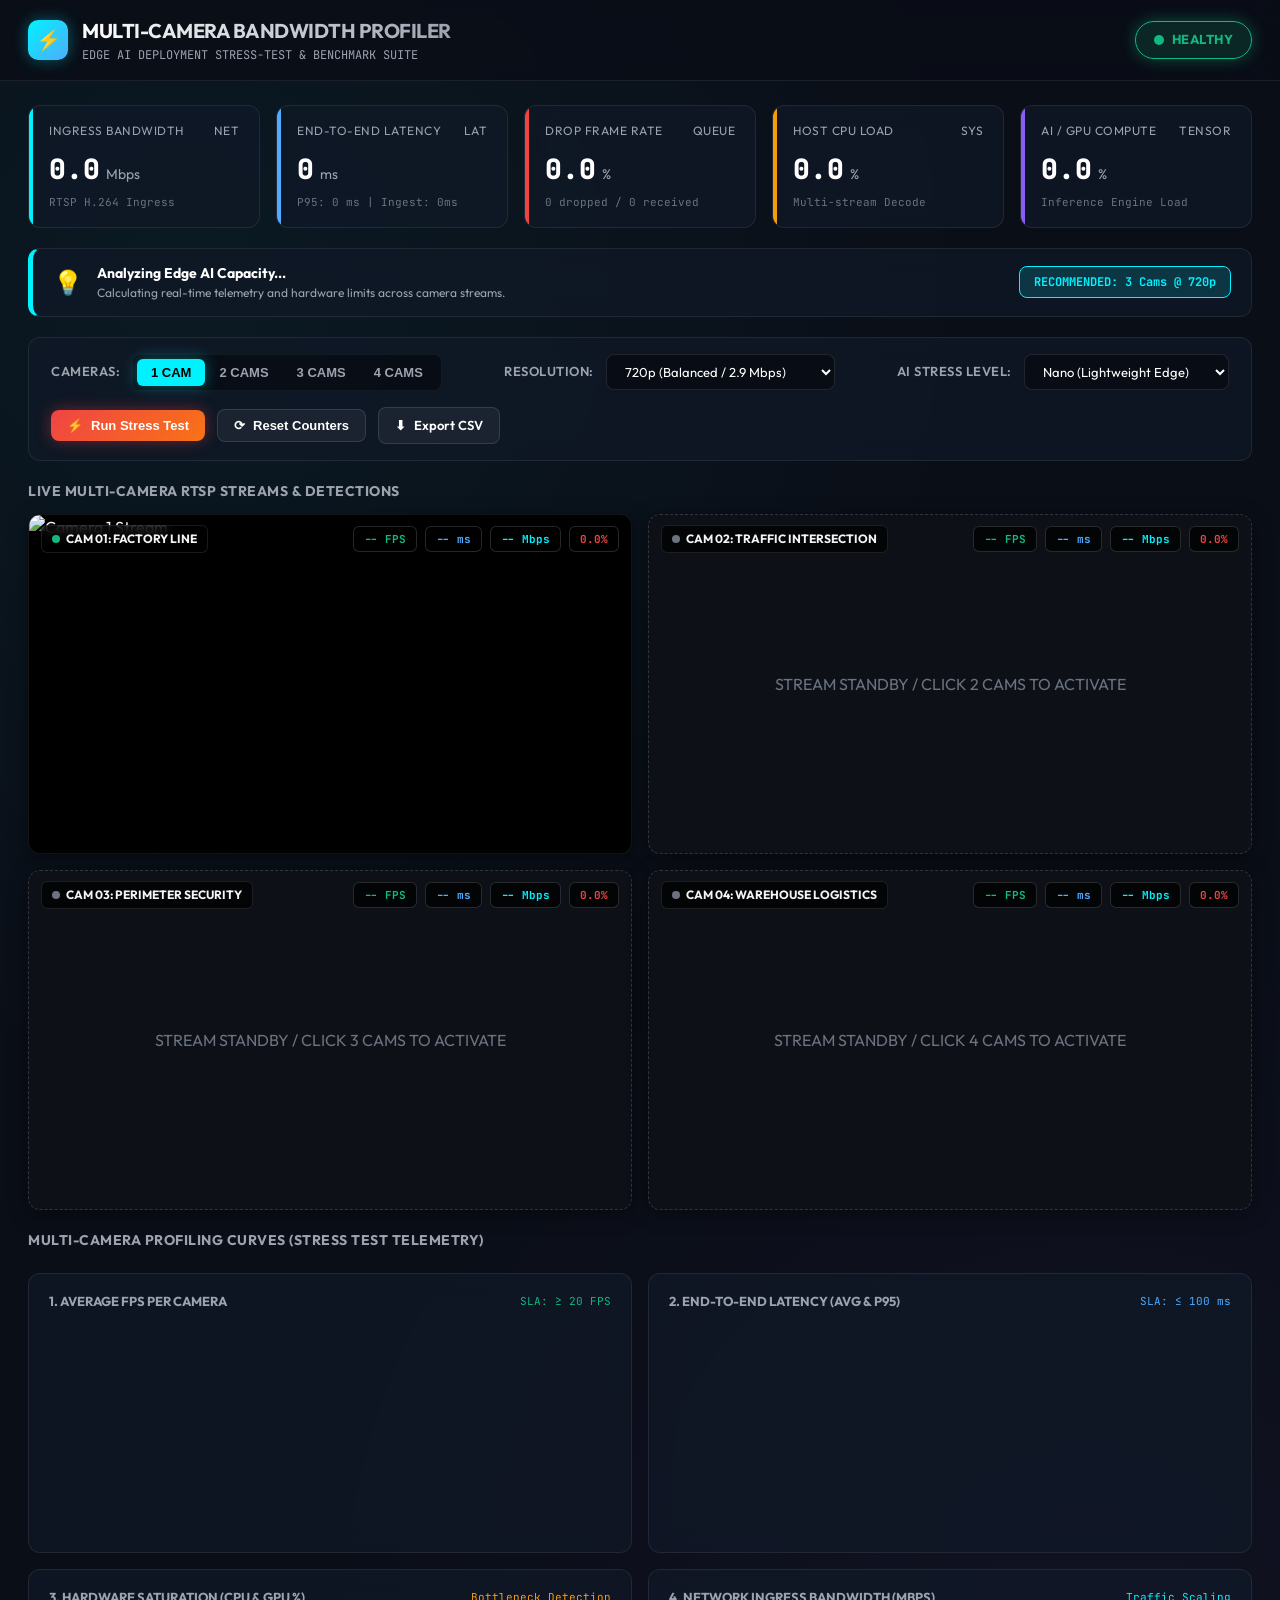
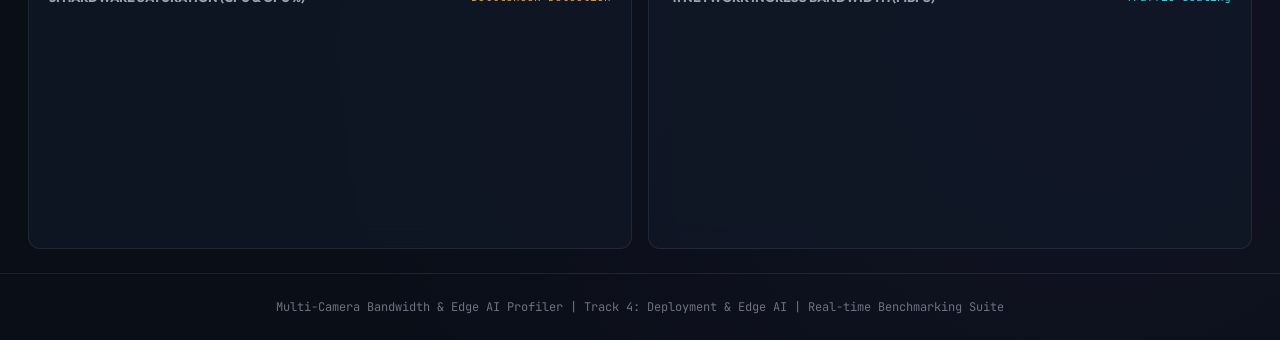
==== static/index.html @ 2b3f0446 "feat: Complete Edge AI Multi-Camera Profiler with Bounded Queue & Realtime Telemetry" ====
<!DOCTYPE html>
<html lang="en">
<head>
  <meta charset="UTF-8">
  <meta name="viewport" content="width=device-width, initial-scale=1.0">
  <title>Edge AI Multi-Camera Bandwidth & Performance Profiler</title>
  <link rel="preconnect" href="https://fonts.googleapis.com">
  <link rel="preconnect" href="https://fonts.gstatic.com" crossorigin>
  <link href="https://fonts.googleapis.com/css2?family=JetBrains+Mono:wght@400;600;700&family=Outfit:wght@400;600;700;800&display=swap" rel="stylesheet">
  <script src="https://cdn.jsdelivr.net/npm/chart.js"></script>
  <link rel="stylesheet" href="/static/css/style.css">
</head>
<body>
  <header class="header">
    <div class="logo-group">
      <div class="logo-badge">⚡</div>
      <div class="title-box">
        <h1>MULTI-CAMERA BANDWIDTH PROFILER</h1>
        <p>EDGE AI DEPLOYMENT STRESS-TEST & BENCHMARK SUITE</p>
      </div>
    </div>
    <div class="header-status-group">
      <div id="system-status" class="system-status-pill status-healthy">
        <span class="status-dot"></span>
        <span id="status-text">HEALTHY</span>
      </div>
    </div>
  </header>

  <main class="main-content">
    <section class="metrics-hud">
      <div class="metric-card glass c-bandwidth">
        <div class="metric-label"><span>Ingress Bandwidth</span><span>NET</span></div>
        <div class="metric-value-box">
          <span id="metric-bandwidth" class="metric-number">0.0</span>
          <span class="metric-unit">Mbps</span>
        </div>
        <div class="metric-sub" id="metric-bw-sub">RTSP H.264 Ingress</div>
      </div>

      <div class="metric-card glass c-latency">
        <div class="metric-label"><span>End-to-End Latency</span><span>LAT</span></div>
        <div class="metric-value-box">
          <span id="metric-latency" class="metric-number">0</span>
          <span class="metric-unit">ms</span>
        </div>
        <div class="metric-sub" id="metric-lat-sub">P95: 0 ms | Ingest: 0ms</div>
      </div>

      <div class="metric-card glass c-drop">
        <div class="metric-label"><span>Drop Frame Rate</span><span>QUEUE</span></div>
        <div class="metric-value-box">
          <span id="metric-drop" class="metric-number">0.0</span>
          <span class="metric-unit">%</span>
        </div>
        <div class="metric-sub" id="metric-drop-sub">0 dropped / 0 received</div>
      </div>

      <div class="metric-card glass c-cpu">
        <div class="metric-label"><span>Host CPU Load</span><span>SYS</span></div>
        <div class="metric-value-box">
          <span id="metric-cpu" class="metric-number">0.0</span>
          <span class="metric-unit">%</span>
        </div>
        <div class="metric-sub" id="metric-cpu-sub">Multi-stream Decode</div>
      </div>

      <div class="metric-card glass c-gpu">
        <div class="metric-label"><span>AI / GPU Compute</span><span>TENSOR</span></div>
        <div class="metric-value-box">
          <span id="metric-gpu" class="metric-number">0.0</span>
          <span class="metric-unit">%</span>
        </div>
        <div class="metric-sub" id="metric-gpu-sub">Inference Engine Load</div>
      </div>
    </section>

    <section class="recommendation-banner glass" id="recommendation-box">
      <div class="rec-left">
        <div class="rec-icon" id="rec-icon">💡</div>
        <div>
          <div class="rec-title" id="rec-title">Analyzing Edge AI Capacity...</div>
          <div class="rec-desc" id="rec-desc">Calculating real-time telemetry and hardware limits across camera streams.</div>
        </div>
      </div>
      <div class="rec-tag" id="rec-tag">RECOMMENDED: 3 Cams @ 720p</div>
    </section>

    <section class="controls-bar glass">
      <div class="control-group">
        <span class="control-label">Cameras:</span>
        <div class="btn-toggle-group" id="camera-selector">
          <button class="btn-toggle active" data-cams="1">1 CAM</button>
          <button class="btn-toggle" data-cams="2">2 CAMS</button>
          <button class="btn-toggle" data-cams="3">3 CAMS</button>
          <button class="btn-toggle" data-cams="4">4 CAMS</button>
        </div>
      </div>

      <div class="control-group">
        <span class="control-label">Resolution:</span>
        <select id="resolution-select" class="select-custom">
          <option value="360p">360p (Lightweight / 0.8 Mbps)</option>
          <option value="720p" selected>720p (Balanced / 2.9 Mbps)</option>
          <option value="1080p">1080p (High-Res / 6.2 Mbps)</option>
        </select>
      </div>

      <div class="control-group">
        <span class="control-label">AI Stress Level:</span>
        <select id="model-select" class="select-custom">
          <option value="nano" selected>Nano (Lightweight Edge)</option>
          <option value="small">Small (Standard YOLO)</option>
          <option value="medium">Medium (Heavy Workload)</option>
        </select>
      </div>

      <div class="control-group">
        <button id="btn-stress-test" class="btn-action btn-stress">
          <span id="stress-btn-icon">⚡</span>
          <span id="stress-btn-text">Run Stress Test</span>
        </button>
        <button id="btn-reset" class="btn-action">
          <span>⟳</span>
          <span>Reset Counters</span>
        </button>
        <a href="/api/export_csv" class="btn-action" download="edge_ai_benchmarks.csv" style="text-decoration: none;">
          <span>⬇</span>
          <span>Export CSV</span>
        </a>
      </div>
    </section>

    <section class="camera-grid-section">
      <div class="section-title">LIVE MULTI-CAMERA RTSP STREAMS & DETECTIONS</div>
      <div class="camera-grid" id="camera-grid">
        <div class="cam-tile" id="cam-card-1">
          <div class="cam-header">
            <div class="cam-title-badge">
              <span class="status-dot" style="background:#10b981; width:8px; height:8px;"></span>
              <span>CAM 01: FACTORY LINE</span>
            </div>
            <div class="cam-badges-right">
              <span class="badge-pill badge-fps" id="cam1-fps">-- FPS</span>
              <span class="badge-pill badge-lat" id="cam1-lat">-- ms</span>
              <span class="badge-pill badge-bw" id="cam1-bw">-- Mbps</span>
              <span class="badge-pill badge-drop" id="cam1-drop">0.0%</span>
            </div>
          </div>
          <img class="cam-video-frame" id="cam1-video" src="/video_feed/1" alt="Camera 1 Stream">
        </div>

        <div class="cam-tile offline" id="cam-card-2">
          <div class="cam-header">
            <div class="cam-title-badge">
              <span class="status-dot" style="background:#6b7280; width:8px; height:8px;"></span>
              <span>CAM 02: TRAFFIC INTERSECTION</span>
            </div>
            <div class="cam-badges-right">
              <span class="badge-pill badge-fps" id="cam2-fps">-- FPS</span>
              <span class="badge-pill badge-lat" id="cam2-lat">-- ms</span>
              <span class="badge-pill badge-bw" id="cam2-bw">-- Mbps</span>
              <span class="badge-pill badge-drop" id="cam2-drop">0.0%</span>
            </div>
          </div>
          <img class="cam-video-frame" id="cam2-video" style="display:none;" alt="Camera 2 Stream">
          <div class="offline-message" id="cam2-offline">STREAM STANDBY / CLICK 2 CAMS TO ACTIVATE</div>
        </div>

        <div class="cam-tile offline" id="cam-card-3">
          <div class="cam-header">
            <div class="cam-title-badge">
              <span class="status-dot" style="background:#6b7280; width:8px; height:8px;"></span>
              <span>CAM 03: PERIMETER SECURITY</span>
            </div>
            <div class="cam-badges-right">
              <span class="badge-pill badge-fps" id="cam3-fps">-- FPS</span>
              <span class="badge-pill badge-lat" id="cam3-lat">-- ms</span>
              <span class="badge-pill badge-bw" id="cam3-bw">-- Mbps</span>
              <span class="badge-pill badge-drop" id="cam3-drop">0.0%</span>
            </div>
          </div>
          <img class="cam-video-frame" id="cam3-video" style="display:none;" alt="Camera 3 Stream">
          <div class="offline-message" id="cam3-offline">STREAM STANDBY / CLICK 3 CAMS TO ACTIVATE</div>
        </div>

        <div class="cam-tile offline" id="cam-card-4">
          <div class="cam-header">
            <div class="cam-title-badge">
              <span class="status-dot" style="background:#6b7280; width:8px; height:8px;"></span>
              <span>CAM 04: WAREHOUSE LOGISTICS</span>
            </div>
            <div class="cam-badges-right">
              <span class="badge-pill badge-fps" id="cam4-fps">-- FPS</span>
              <span class="badge-pill badge-lat" id="cam4-lat">-- ms</span>
              <span class="badge-pill badge-bw" id="cam4-bw">-- Mbps</span>
              <span class="badge-pill badge-drop" id="cam4-drop">0.0%</span>
            </div>
          </div>
          <img class="cam-video-frame" id="cam4-video" style="display:none;" alt="Camera 4 Stream">
          <div class="offline-message" id="cam4-offline">STREAM STANDBY / CLICK 4 CAMS TO ACTIVATE</div>
        </div>
      </div>
    </section>

    <section class="camera-grid-section">
      <div class="section-title">MULTI-CAMERA PROFILING CURVES (STRESS TEST TELEMETRY)</div>
      <div class="charts-grid">
        <div class="chart-card glass">
          <div class="chart-header">
            <span class="chart-title">1. Average FPS per Camera</span>
            <span style="font-size:11px; color:#10b981; font-family:var(--font-mono);">SLA: ≥ 20 FPS</span>
          </div>
          <div class="chart-canvas-wrapper"><canvas id="chart-fps"></canvas></div>
        </div>

        <div class="chart-card glass">
          <div class="chart-header">
            <span class="chart-title">2. End-to-End Latency (Avg & P95)</span>
            <span style="font-size:11px; color:#4facfe; font-family:var(--font-mono);">SLA: ≤ 100 ms</span>
          </div>
          <div class="chart-canvas-wrapper"><canvas id="chart-latency"></canvas></div>
        </div>

        <div class="chart-card glass">
          <div class="chart-header">
            <span class="chart-title">3. Hardware Saturation (CPU & GPU %)</span>
            <span style="font-size:11px; color:#f59e0b; font-family:var(--font-mono);">Bottleneck Detection</span>
          </div>
          <div class="chart-canvas-wrapper"><canvas id="chart-hardware"></canvas></div>
        </div>

        <div class="chart-card glass">
          <div class="chart-header">
            <span class="chart-title">4. Network Ingress Bandwidth (Mbps)</span>
            <span style="font-size:11px; color:#00f2fe; font-family:var(--font-mono);">Traffic Scaling</span>
          </div>
          <div class="chart-canvas-wrapper"><canvas id="chart-bandwidth"></canvas></div>
        </div>
      </div>
    </section>
  </main>

  <footer class="footer">
    Multi-Camera Bandwidth & Edge AI Profiler | Track 4: Deployment & Edge AI | Real-time Benchmarking Suite
  </footer>
  <script src="/static/js/app.js"></script>
</body>
</html>
---- static/css/style.css ----
/* Edge AI Multi-Camera Profiler - Modern Cyberpunk / Dark Glassmorphism */
:root {
  --bg-primary: #0a0e17;
  --bg-secondary: #111827;
  --bg-card: rgba(17, 24, 39, 0.75);
  --border-card: rgba(255, 255, 255, 0.08);
  --border-glow: rgba(0, 242, 254, 0.25);
  --text-main: #f3f4f6;
  --text-muted: #9ca3af;
  --text-dim: #6b7280;
  --accent-cyan: #00f2fe;
  --accent-blue: #4facfe;
  --accent-emerald: #10b981;
  --accent-amber: #f59e0b;
  --accent-crimson: #ef4444;
  --accent-purple: #8b5cf6;
  --glow-emerald: 0 0 15px rgba(16, 185, 129, 0.4);
  --glow-amber: 0 0 15px rgba(245, 158, 11, 0.4);
  --glow-crimson: 0 0 20px rgba(239, 68, 68, 0.6);
  --glow-cyan: 0 0 15px rgba(0, 242, 254, 0.35);
  --font-heading: 'Outfit', -apple-system, BlinkMacSystemFont, sans-serif;
  --font-mono: 'JetBrains Mono', 'Fira Code', monospace;
  --transition: all 0.25s cubic-bezier(0.4, 0, 0.2, 1);
}
* { margin: 0; padding: 0; box-sizing: border-box; }
body {
  background-color: var(--bg-primary);
  color: var(--text-main);
  font-family: var(--font-heading);
  min-height: 100vh;
  background-image: 
    radial-gradient(circle at 15% 15%, rgba(0, 242, 254, 0.05) 0%, transparent 40%),
    radial-gradient(circle at 85% 85%, rgba(139, 92, 246, 0.05) 0%, transparent 40%);
  overflow-x: hidden;
  line-height: 1.5;
}
.glass {
  background: var(--bg-card);
  backdrop-filter: blur(12px);
  -webkit-backdrop-filter: blur(12px);
  border: 1px solid var(--border-card);
  border-radius: 12px;
}
.header {
  display: flex;
  justify-content: space-between;
  align-items: center;
  padding: 16px 28px;
  background: rgba(10, 14, 23, 0.85);
  border-bottom: 1px solid var(--border-card);
  position: sticky;
  top: 0;
  z-index: 100;
  backdrop-filter: blur(10px);
}
.logo-group { display: flex; align-items: center; gap: 14px; }
.logo-badge {
  background: linear-gradient(135deg, var(--accent-cyan), var(--accent-blue));
  width: 40px; height: 40px; border-radius: 10px;
  display: flex; align-items: center; justify-content: center;
  font-weight: 800; color: #000; font-size: 20px;
  box-shadow: var(--glow-cyan);
}
.title-box h1 {
  font-size: 20px; font-weight: 700; letter-spacing: -0.5px;
  background: linear-gradient(90deg, #fff, #9ca3af);
  -webkit-background-clip: text; -webkit-text-fill-color: transparent;
}
.title-box p { font-size: 12px; color: var(--text-muted); font-family: var(--font-mono); }
.header-status-group { display: flex; align-items: center; gap: 16px; }
.system-status-pill {
  padding: 8px 18px; border-radius: 9999px; font-size: 13px; font-weight: 700;
  letter-spacing: 0.5px; display: flex; align-items: center; gap: 8px; text-transform: uppercase;
  transition: var(--transition);
}
.status-dot { width: 10px; height: 10px; border-radius: 50%; animation: pulse 1.8s infinite; }
.status-healthy { background: rgba(16, 185, 129, 0.15); border: 1px solid var(--accent-emerald); color: var(--accent-emerald); box-shadow: var(--glow-emerald); }
.status-healthy .status-dot { background: var(--accent-emerald); }
.status-degraded { background: rgba(245, 158, 11, 0.15); border: 1px solid var(--accent-amber); color: var(--accent-amber); box-shadow: var(--glow-amber); }
.status-degraded .status-dot { background: var(--accent-amber); }
.status-overload { background: rgba(239, 68, 68, 0.2); border: 1px solid var(--accent-crimson); color: var(--accent-crimson); box-shadow: var(--glow-crimson); }
.status-overload .status-dot { background: var(--accent-crimson); }
@keyframes pulse { 0%, 100% { opacity: 1; transform: scale(1); } 50% { opacity: 0.4; transform: scale(1.15); } }
.main-content { padding: 24px 28px; max-width: 1750px; margin: 0 auto; display: flex; flex-direction: column; gap: 20px; }
.metrics-hud { display: grid; grid-template-columns: repeat(auto-fit, minmax(210px, 1fr)); gap: 16px; }
.metric-card { padding: 16px 20px; display: flex; flex-direction: column; justify-content: space-between; position: relative; overflow: hidden; transition: var(--transition); }
.metric-card:hover { border-color: var(--border-glow); transform: translateY(-2px); }
.metric-card::before { content: ""; position: absolute; top: 0; left: 0; width: 4px; height: 100%; background: var(--card-accent, var(--accent-cyan)); }
.metric-card.c-bandwidth { --card-accent: var(--accent-cyan); }
.metric-card.c-latency { --card-accent: var(--accent-blue); }
.metric-card.c-drop { --card-accent: var(--accent-crimson); }
.metric-card.c-gpu { --card-accent: var(--accent-purple); }
.metric-card.c-cpu { --card-accent: var(--accent-amber); }
.metric-label { font-size: 12px; text-transform: uppercase; color: var(--text-muted); letter-spacing: 0.5px; display: flex; justify-content: space-between; }
.metric-value-box { display: flex; align-items: baseline; gap: 6px; margin: 8px 0 4px 0; }
.metric-number { font-size: 28px; font-weight: 800; font-family: var(--font-mono); color: #fff; }
.metric-unit { font-size: 14px; color: var(--text-muted); }
.metric-sub { font-size: 11px; color: var(--text-dim); font-family: var(--font-mono); }
.controls-bar { padding: 16px 22px; display: flex; flex-wrap: wrap; justify-content: space-between; align-items: center; gap: 16px; }
.control-group { display: flex; align-items: center; gap: 12px; }
.control-label { font-size: 13px; font-weight: 600; color: var(--text-muted); text-transform: uppercase; letter-spacing: 0.5px; }
.btn-toggle-group { display: flex; background: rgba(0, 0, 0, 0.4); padding: 4px; border-radius: 8px; border: 1px solid rgba(255, 255, 255, 0.05); }
.btn-toggle { background: transparent; border: none; color: var(--text-muted); padding: 6px 14px; border-radius: 6px; font-size: 13px; font-weight: 600; cursor: pointer; transition: var(--transition); }
.btn-toggle:hover { color: #fff; }
.btn-toggle.active { background: var(--accent-cyan); color: #000; box-shadow: var(--glow-cyan); }
select.select-custom { background: rgba(0, 0, 0, 0.4); border: 1px solid rgba(255, 255, 255, 0.1); color: #fff; padding: 8px 14px; border-radius: 8px; font-size: 13px; font-family: var(--font-heading); cursor: pointer; outline: none; transition: var(--transition); }
select.select-custom:focus { border-color: var(--accent-cyan); }
.btn-action { background: rgba(255, 255, 255, 0.05); border: 1px solid rgba(255, 255, 255, 0.12); color: #fff; padding: 8px 16px; border-radius: 8px; font-size: 13px; font-weight: 600; cursor: pointer; display: flex; align-items: center; gap: 8px; transition: var(--transition); }
.btn-action:hover { background: rgba(255, 255, 255, 0.1); border-color: rgba(255, 255, 255, 0.25); }
.btn-stress { background: linear-gradient(135deg, #ef4444, #f97316); border: none; color: #fff; box-shadow: 0 0 15px rgba(239, 68, 68, 0.4); }
.btn-stress:hover { opacity: 0.9; transform: scale(1.02); }
.btn-stress.running { animation: pulse 1.2s infinite; background: #dc2626; }
.recommendation-banner { padding: 14px 20px; border-left: 5px solid var(--accent-cyan); display: flex; justify-content: space-between; align-items: center; gap: 16px; transition: var(--transition); }
.rec-left { display: flex; align-items: center; gap: 14px; }
.rec-icon { font-size: 24px; }
.rec-title { font-size: 14px; font-weight: 700; color: #fff; }
.rec-desc { font-size: 12px; color: var(--text-muted); }
.rec-tag { background: rgba(0, 242, 254, 0.15); border: 1px solid var(--accent-cyan); color: var(--accent-cyan); padding: 6px 14px; border-radius: 8px; font-size: 12px; font-weight: 700; font-family: var(--font-mono); white-space: nowrap; }
.camera-grid-section { display: flex; flex-direction: column; gap: 12px; }
.section-title { font-size: 14px; font-weight: 700; text-transform: uppercase; letter-spacing: 0.5px; color: var(--text-muted); }
.camera-grid { display: grid; grid-template-columns: repeat(2, 1fr); gap: 16px; }
@media (max-width: 1024px) { .camera-grid { grid-template-columns: 1fr; } }
.cam-tile { background: #000; border: 1px solid var(--border-card); border-radius: 12px; overflow: hidden; position: relative; aspect-ratio: 16 / 9; display: flex; flex-direction: column; box-shadow: 0 4px 20px rgba(0, 0, 0, 0.4); }
.cam-tile.offline { background: #0d1117; border-style: dashed; border-color: rgba(255, 255, 255, 0.15); display: flex; align-items: center; justify-content: center; }
.offline-message { text-align: center; color: var(--text-dim); }
.cam-header { position: absolute; top: 10px; left: 12px; right: 12px; display: flex; justify-content: space-between; align-items: center; z-index: 10; }
.cam-title-badge { background: rgba(0, 0, 0, 0.7); backdrop-filter: blur(6px); padding: 4px 10px; border-radius: 6px; font-size: 12px; font-weight: 700; border: 1px solid rgba(255, 255, 255, 0.1); display: flex; align-items: center; gap: 6px; }
.cam-badges-right { display: flex; gap: 8px; }
.badge-pill { background: rgba(0, 0, 0, 0.75); backdrop-filter: blur(6px); border: 1px solid rgba(255, 255, 255, 0.15); padding: 4px 10px; border-radius: 6px; font-size: 11px; font-weight: 700; font-family: var(--font-mono); }
.badge-fps { color: var(--accent-emerald); }
.badge-lat { color: var(--accent-blue); }
.badge-bw { color: var(--accent-cyan); }
.badge-drop { color: var(--accent-crimson); }
.cam-video-frame { width: 100%; height: 100%; object-fit: cover; display: block; }
.charts-grid { display: grid; grid-template-columns: repeat(2, 1fr); gap: 16px; margin-top: 10px; }
@media (max-width: 1024px) { .charts-grid { grid-template-columns: 1fr; } }
.chart-card { padding: 18px 20px; display: flex; flex-direction: column; gap: 12px; height: 280px; }
.chart-header { display: flex; justify-content: space-between; align-items: center; }
.chart-title { font-size: 13px; font-weight: 700; color: var(--text-muted); text-transform: uppercase; }
.chart-canvas-wrapper { position: relative; flex: 1; width: 100%; min-height: 0; }
.footer { text-align: center; padding: 24px; color: var(--text-dim); font-size: 12px; font-family: var(--font-mono); border-top: 1px solid var(--border-card); }
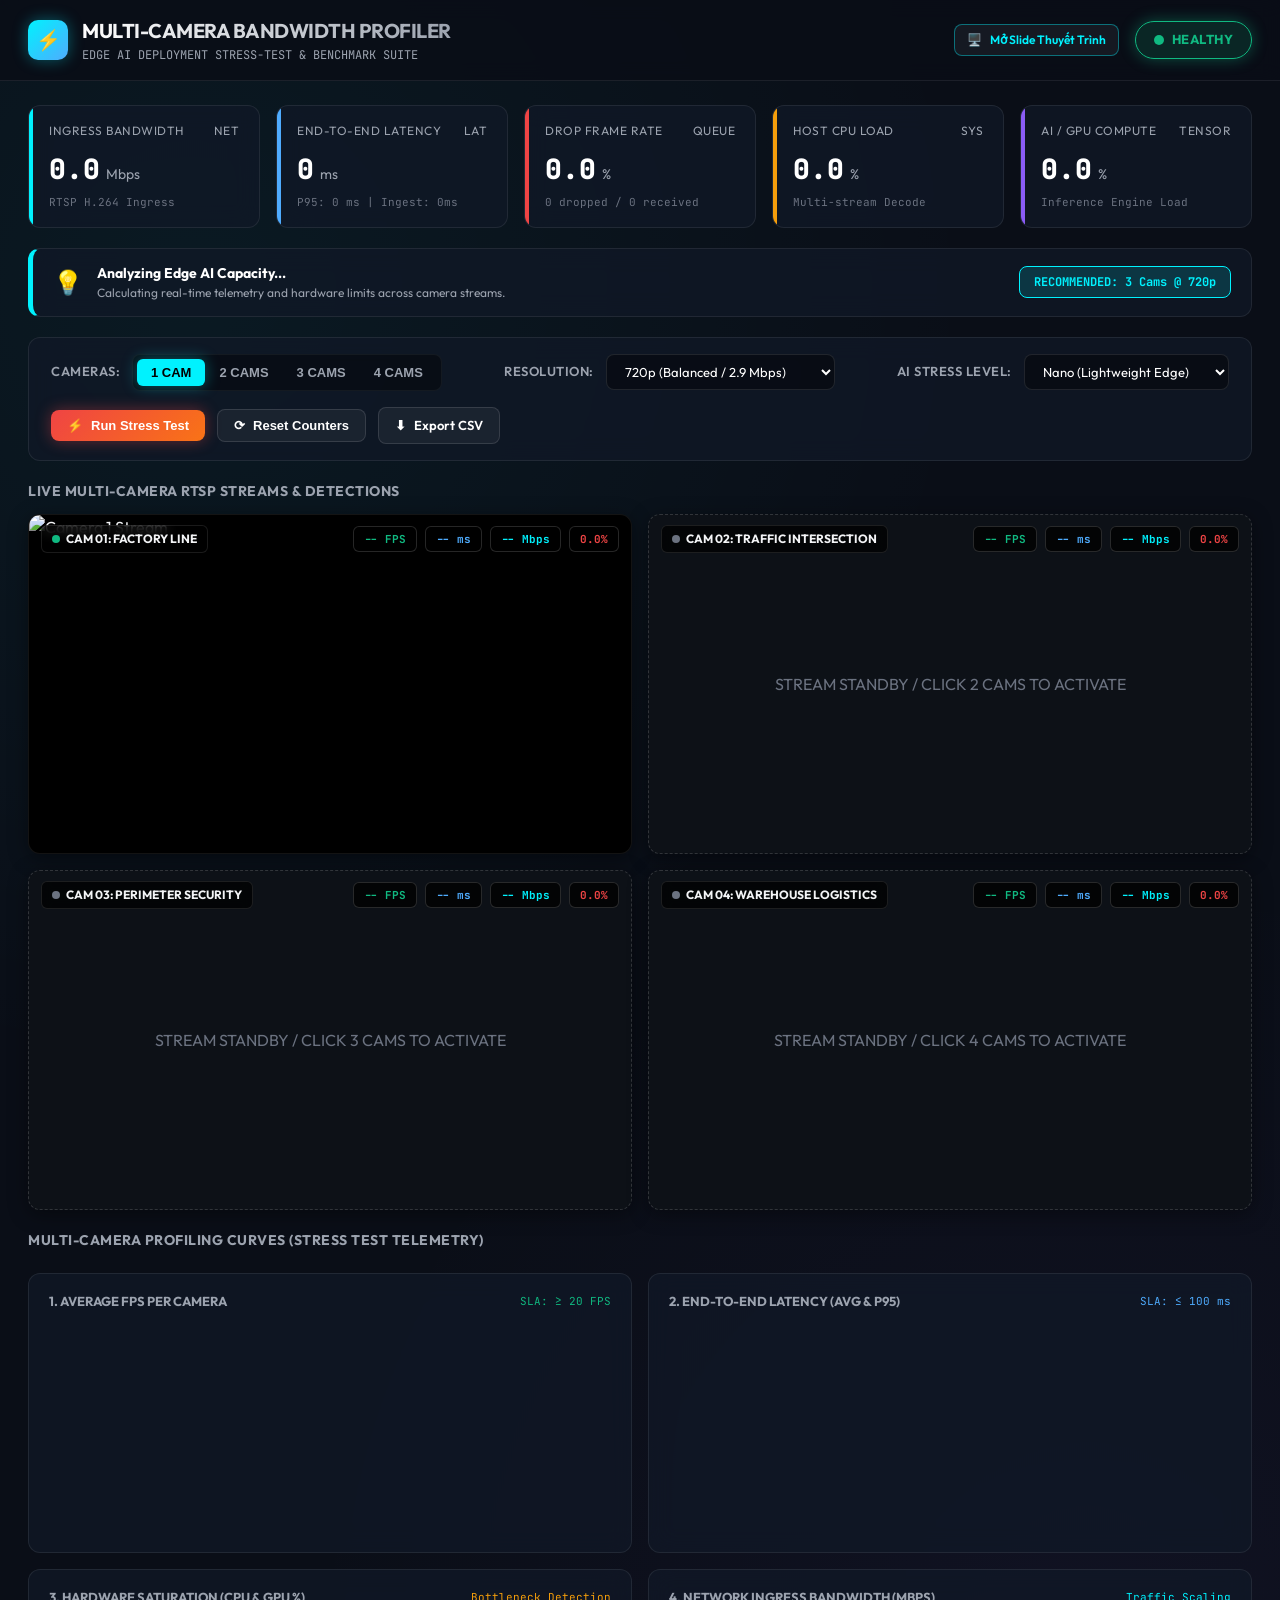
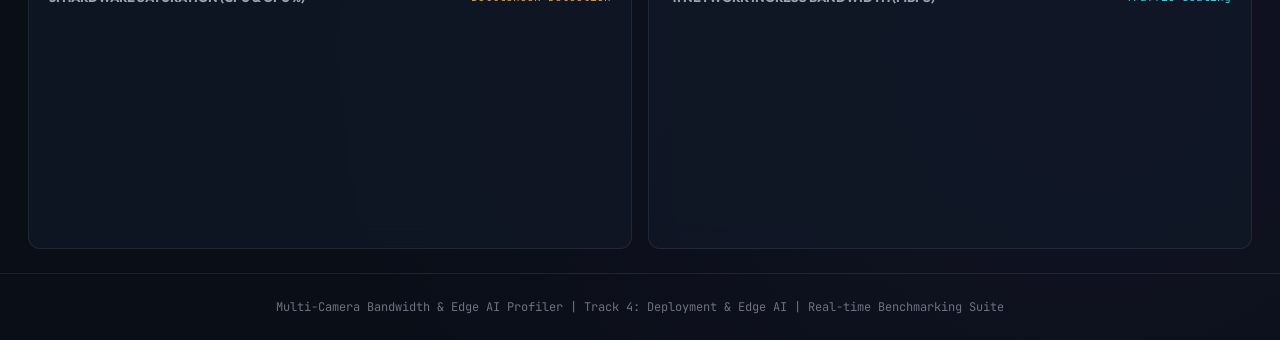
==== commit 723c8698: "feat: Add interactive HTML slide deck and Markdown slides for presentation" ====
--- a/static/index.html
+++ b/static/index.html
@@ -20,6 +20,10 @@
       </div>
     </div>
     <div class="header-status-group">
+      <a href="/static/slides.html" target="_blank" class="btn-action" style="text-decoration:none; color:#00f2fe; border-color:rgba(0,242,254,0.4); font-size:12px; padding:6px 12px;">
+        <span>🖥️</span>
+        <span>Mở Slide Thuyết Trình</span>
+      </a>
       <div id="system-status" class="system-status-pill status-healthy">
         <span class="status-dot"></span>
         <span id="status-text">HEALTHY</span>
